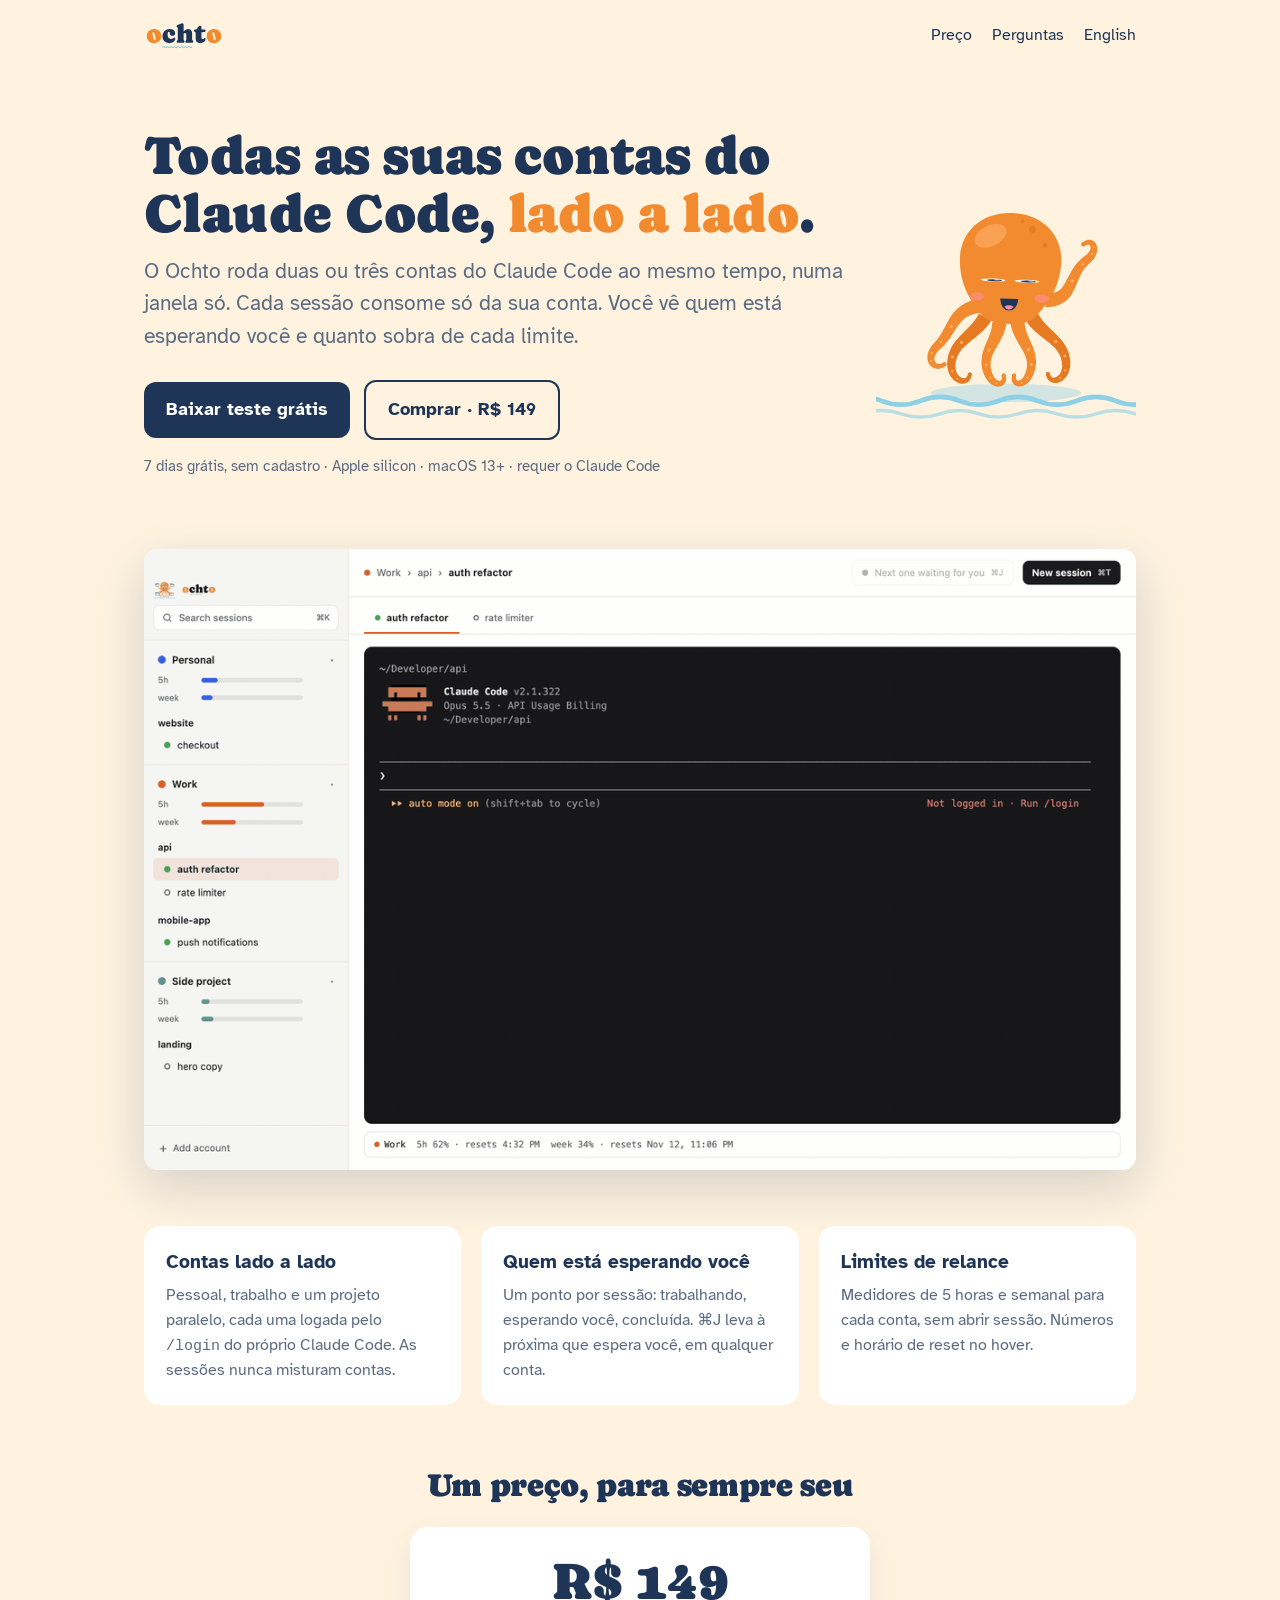
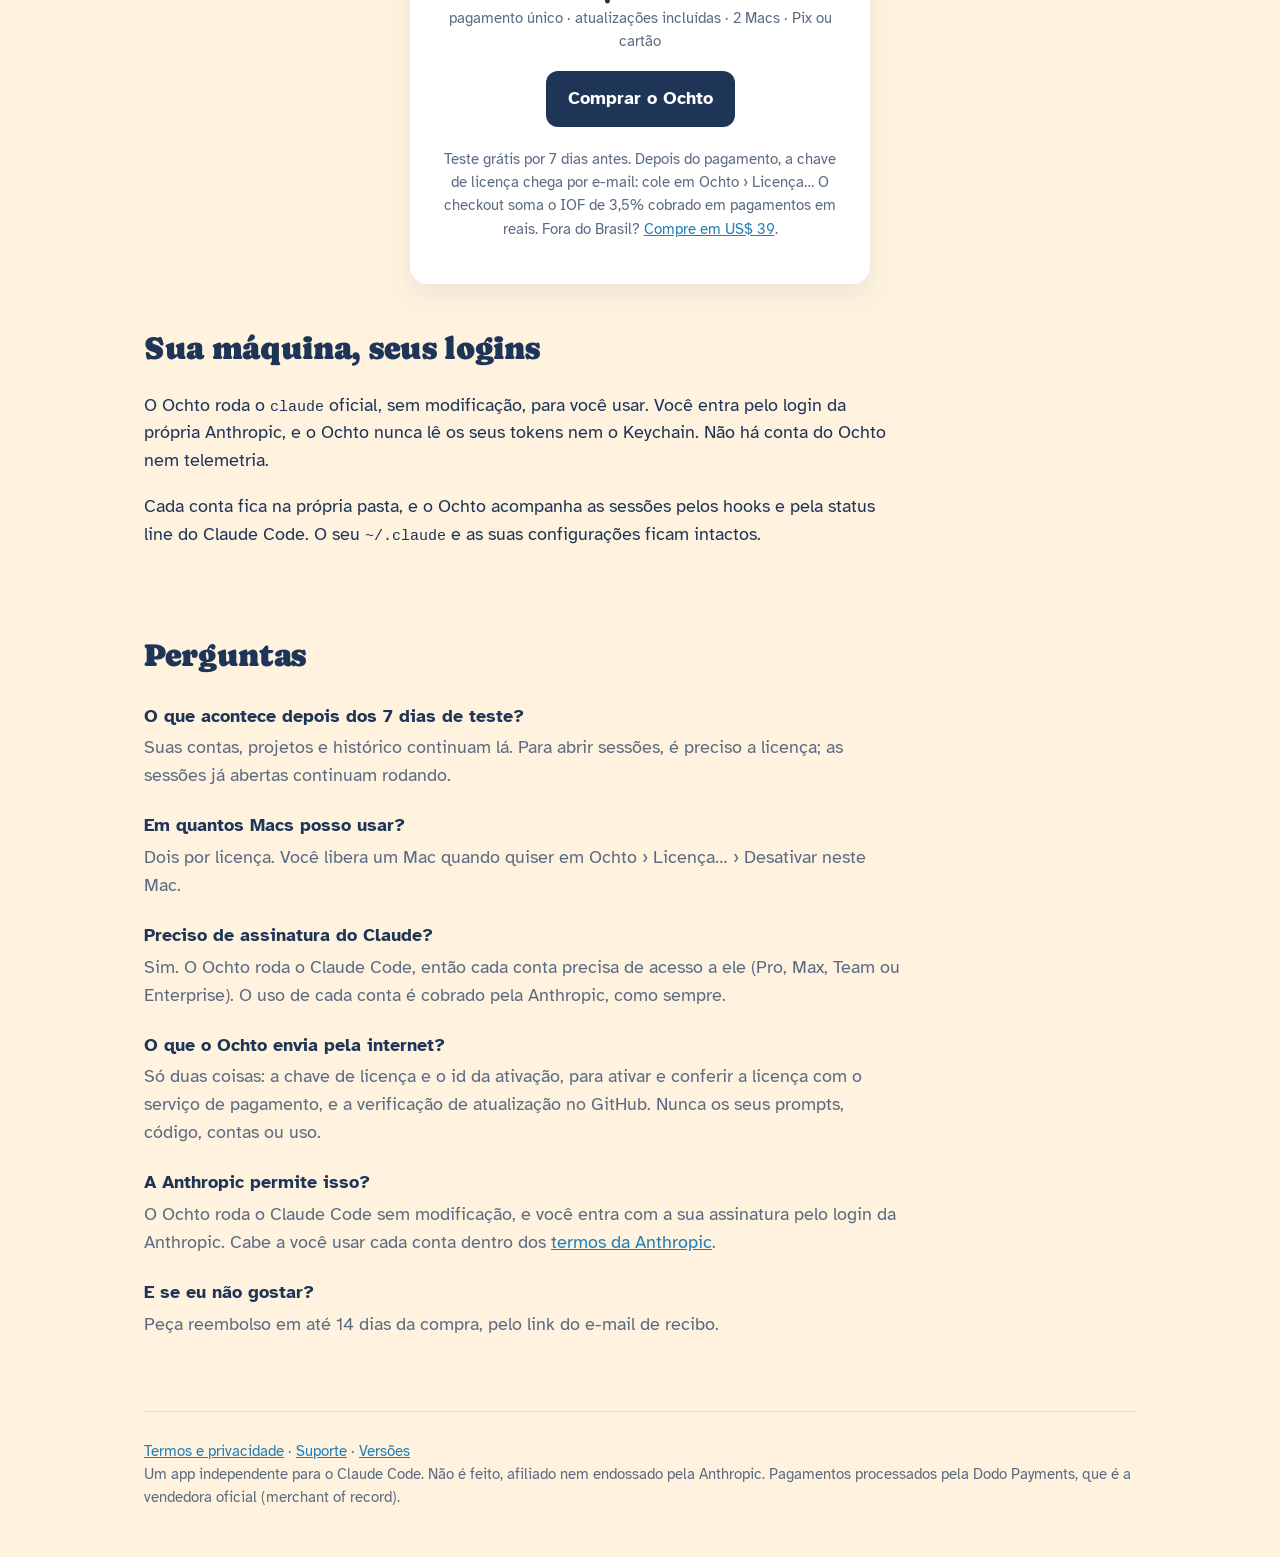
==== docs/pt/index.html @ c24f669f "Ochto releases and website" ====
<!doctype html>
<html lang="pt-BR">
  <head>
    <meta charset="utf-8" />
    <meta name="viewport" content="width=device-width, initial-scale=1" />
    <title>Ochto — todas as suas contas do Claude Code, lado a lado</title>
    <meta name="description" content="Um app para Mac que roda duas ou três contas do Claude Code ao mesmo tempo, com o estado de cada sessão ao vivo e os limites de 5 horas e semanal de cada conta. 7 dias grátis, pagamento único." />
    <meta property="og:title" content="Ochto — todas as suas contas do Claude Code, lado a lado" />
    <meta property="og:description" content="Rode duas ou três contas do Claude Code ao mesmo tempo, numa janela só." />
    <meta property="og:image" content="../assets/social.png" />
    <link rel="icon" href="../assets/icon.png" />
    <link rel="alternate" hreflang="en" href="../" />
    <link rel="stylesheet" href="../style.css" />
  </head>
  <body>
    <div class="wrap">
      <nav>
        <img src="../assets/wordmark.svg" alt="Ochto" height="30" />
        <div class="links">
          <a href="#preco">Preço</a>
          <a href="#perguntas">Perguntas</a>
          <a href="../" hreflang="en">English</a>
        </div>
      </nav>

      <header class="hero">
        <div>
          <h1>Todas as suas contas do Claude Code, <span class="o">lado a lado</span>.</h1>
          <p class="lead">
            O Ochto roda duas ou três contas do Claude Code ao mesmo tempo, numa janela só. Cada sessão consome só da
            sua conta. Você vê quem está esperando você e quanto sobra de cada limite.
          </p>
          <div class="cta">
            <a class="button" href="https://github.com/pportella23/ochto-releases/releases/latest/download/Ochto-arm64.dmg">Baixar teste grátis</a>
            <a class="button secondary-button" href="#preco">Comprar · R$ 149</a>
          </div>
          <p class="small">7 dias grátis, sem cadastro · Apple silicon · macOS 13+ · requer o Claude Code</p>
        </div>
        <img class="mascot" src="../assets/ochto-wave.svg" alt="" width="260" height="260" />
      </header>

      <div class="demo">
        <img src="../assets/demo.gif" alt="Ochto com três contas do Claude Code: estados ao vivo, a próxima sessão esperando você e a busca" />
      </div>

      <div class="features">
        <div class="feature">
          <h3>Contas lado a lado</h3>
          <p>Pessoal, trabalho e um projeto paralelo, cada uma logada pelo <code>/login</code> do próprio Claude Code. As sessões nunca misturam contas.</p>
        </div>
        <div class="feature">
          <h3>Quem está esperando você</h3>
          <p>Um ponto por sessão: trabalhando, esperando você, concluída. ⌘J leva à próxima que espera você, em qualquer conta.</p>
        </div>
        <div class="feature">
          <h3>Limites de relance</h3>
          <p>Medidores de 5 horas e semanal para cada conta, sem abrir sessão. Números e horário de reset no hover.</p>
        </div>
      </div>

      <section class="pricing" id="preco">
        <h2>Um preço, para sempre seu</h2>
        <div class="price-card">
          <div class="price">R$ 149</div>
          <div class="small">pagamento único · atualizações incluídas · 2 Macs · Pix ou cartão</div>
          <a class="button" href="https://checkout.dodopayments.com/buy/pdt_LIVE_BRL_TODO?quantity=1&redirect_url=https%3A%2F%2Fpportella23.github.io%2Fochto-releases%2Fthanks.html&country=BR">Comprar o Ochto</a>
          <p class="small">
            Teste grátis por 7 dias antes. Depois do pagamento, a chave de licença chega por e-mail: cole em Ochto › Licença…
            O checkout soma o IOF de 3,5% cobrado em pagamentos em reais.
            Fora do Brasil? <a href="https://checkout.dodopayments.com/buy/pdt_LIVE_USD_TODO?quantity=1&redirect_url=https%3A%2F%2Fpportella23.github.io%2Fochto-releases%2Fthanks.html">Compre em US$ 39</a>.
          </p>
        </div>
      </section>

      <section class="text">
        <h2>Sua máquina, seus logins</h2>
        <p>
          O Ochto roda o <code>claude</code> oficial, sem modificação, para você usar. Você entra pelo login da própria
          Anthropic, e o Ochto nunca lê os seus tokens nem o Keychain. Não há conta do Ochto nem telemetria.
        </p>
        <p>
          Cada conta fica na própria pasta, e o Ochto acompanha as sessões pelos hooks e pela status line do Claude Code.
          O seu <code>~/.claude</code> e as suas configurações ficam intactos.
        </p>
      </section>

      <section class="text faq" id="perguntas">
        <h2>Perguntas</h2>
        <h3>O que acontece depois dos 7 dias de teste?</h3>
        <p>Suas contas, projetos e histórico continuam lá. Para abrir sessões, é preciso a licença; as sessões já abertas continuam rodando.</p>
        <h3>Em quantos Macs posso usar?</h3>
        <p>Dois por licença. Você libera um Mac quando quiser em Ochto › Licença… › Desativar neste Mac.</p>
        <h3>Preciso de assinatura do Claude?</h3>
        <p>Sim. O Ochto roda o Claude Code, então cada conta precisa de acesso a ele (Pro, Max, Team ou Enterprise). O uso de cada conta é cobrado pela Anthropic, como sempre.</p>
        <h3>O que o Ochto envia pela internet?</h3>
        <p>Só duas coisas: a chave de licença e o id da ativação, para ativar e conferir a licença com o serviço de pagamento, e a verificação de atualização no GitHub. Nunca os seus prompts, código, contas ou uso.</p>
        <h3>A Anthropic permite isso?</h3>
        <p>
          O Ochto roda o Claude Code sem modificação, e você entra com a sua assinatura pelo login da Anthropic.
          Cabe a você usar cada conta dentro dos <a href="https://www.anthropic.com/legal/consumer-terms">termos da Anthropic</a>.
        </p>
        <h3>E se eu não gostar?</h3>
        <p>Peça reembolso em até 14 dias da compra, pelo link do e-mail de recibo.</p>
      </section>

      <footer>
        <a href="../terms.html">Termos e privacidade</a> ·
        <a href="https://github.com/pportella23/ochto-releases/issues">Suporte</a> ·
        <a href="https://github.com/pportella23/ochto-releases/releases">Versões</a><br />
        Um app independente para o Claude Code. Não é feito, afiliado nem endossado pela Anthropic. Pagamentos processados
        pela Dodo Payments, que é a vendedora oficial (merchant of record).
      </footer>
    </div>
  </body>
</html>
---- docs/style.css ----
/* Ochto site. Brand: Caprasimo (titles), Atkinson Hyperlegible (text). No external requests. */
@font-face {
  font-family: Caprasimo;
  src: url('assets/fonts/caprasimo-latin-400-normal.woff2') format('woff2');
  font-display: swap;
}
@font-face {
  font-family: Atkinson;
  src: url('assets/fonts/atkinson-hyperlegible-latin-400-normal.woff2') format('woff2');
  font-weight: 400;
  font-display: swap;
}
@font-face {
  font-family: Atkinson;
  src: url('assets/fonts/atkinson-hyperlegible-latin-700-normal.woff2') format('woff2');
  font-weight: 700;
  font-display: swap;
}

:root {
  --orange: #f28b30;
  --ink: #1e3557;
  --sand: #fff3e0;
  --sea: #1f7fb6;
  --foam: #8ed0e6;
  --sun: #ffc93c;
  --card: #ffffff;
  --quiet: #5b6b82;
}

* {
  box-sizing: border-box;
}

body {
  margin: 0;
  background: var(--sand);
  color: var(--ink);
  font-family: Atkinson, -apple-system, BlinkMacSystemFont, system-ui, sans-serif;
  font-size: 18px;
  line-height: 1.55;
}

a {
  color: var(--sea);
}

.wrap {
  max-width: 1040px;
  margin: 0 auto;
  padding: 0 24px;
}

nav {
  display: flex;
  justify-content: space-between;
  align-items: center;
  padding: 20px 0;
  font-size: 16px;
}

nav .links {
  display: flex;
  gap: 20px;
}

nav a {
  color: var(--ink);
  text-decoration: none;
}

.hero {
  display: grid;
  grid-template-columns: 1fr 260px;
  align-items: center;
  gap: 32px;
  padding: 40px 0 24px;
}

h1,
h2 {
  font-family: Caprasimo, Georgia, serif;
  font-weight: 400;
  letter-spacing: -0.01em;
}

h1 {
  margin: 16px 0 12px;
  font-size: 54px;
  line-height: 1.08;
}

h1 .o {
  color: var(--orange);
}

.lead {
  margin: 0 0 28px;
  font-size: 21px;
  color: var(--quiet);
}

.cta {
  display: flex;
  flex-wrap: wrap;
  align-items: center;
  gap: 14px;
}

.button {
  display: inline-block;
  padding: 14px 22px;
  border-radius: 12px;
  background: var(--ink);
  color: #fff;
  font-weight: 700;
  text-decoration: none;
}

code,
pre {
  font-family: ui-monospace, 'SF Mono', Menlo, monospace;
  font-size: 15px;
}

.brew {
  padding: 12px 16px;
  border-radius: 12px;
  background: var(--card);
  border: 1px solid #f1dcc0;
}

.small {
  font-size: 15px;
  color: var(--quiet);
}

.demo {
  margin: 32px 0 8px;
  border-radius: 14px;
  overflow: hidden;
  box-shadow: 0 18px 50px rgba(30, 53, 87, 0.18);
  background: #fff;
}

.demo img {
  display: block;
  width: 100%;
}

.features {
  display: grid;
  grid-template-columns: repeat(3, 1fr);
  gap: 20px;
  padding: 48px 0 16px;
}

.feature {
  padding: 22px;
  border-radius: 16px;
  background: var(--card);
}

.feature h3 {
  margin: 0 0 6px;
  font-size: 19px;
}

.feature p {
  margin: 0;
  font-size: 16px;
  color: var(--quiet);
}

section.text {
  max-width: 760px;
  padding: 32px 0;
}

h2 {
  margin: 0 0 12px;
  font-size: 32px;
}

footer {
  margin-top: 40px;
  padding: 28px 0 48px;
  border-top: 1px solid #f1dcc0;
  font-size: 15px;
  color: var(--quiet);
}

@media (max-width: 760px) {
  .hero {
    grid-template-columns: 1fr;
  }
  .hero img.mascot {
    width: 180px;
  }
  h1 {
    font-size: 40px;
  }
  .features {
    grid-template-columns: 1fr;
  }
}

.secondary-button {
  background: transparent;
  color: var(--ink);
  border: 2px solid var(--ink);
}

.pricing {
  padding: 40px 0 8px;
  text-align: center;
}

.price-card {
  max-width: 460px;
  margin: 16px auto 0;
  padding: 28px;
  border-radius: 18px;
  background: var(--card);
  box-shadow: 0 10px 30px rgba(30, 53, 87, 0.08);
}

.price {
  font-family: Caprasimo, Georgia, serif;
  font-size: 52px;
  line-height: 1;
}

.price-card .button {
  margin: 18px 0 6px;
}

.faq h3 {
  margin: 22px 0 4px;
  font-size: 18px;
}

.faq p {
  margin: 0;
  color: var(--quiet);
}

.legal h2 {
  margin-top: 28px;
  font-size: 26px;
}
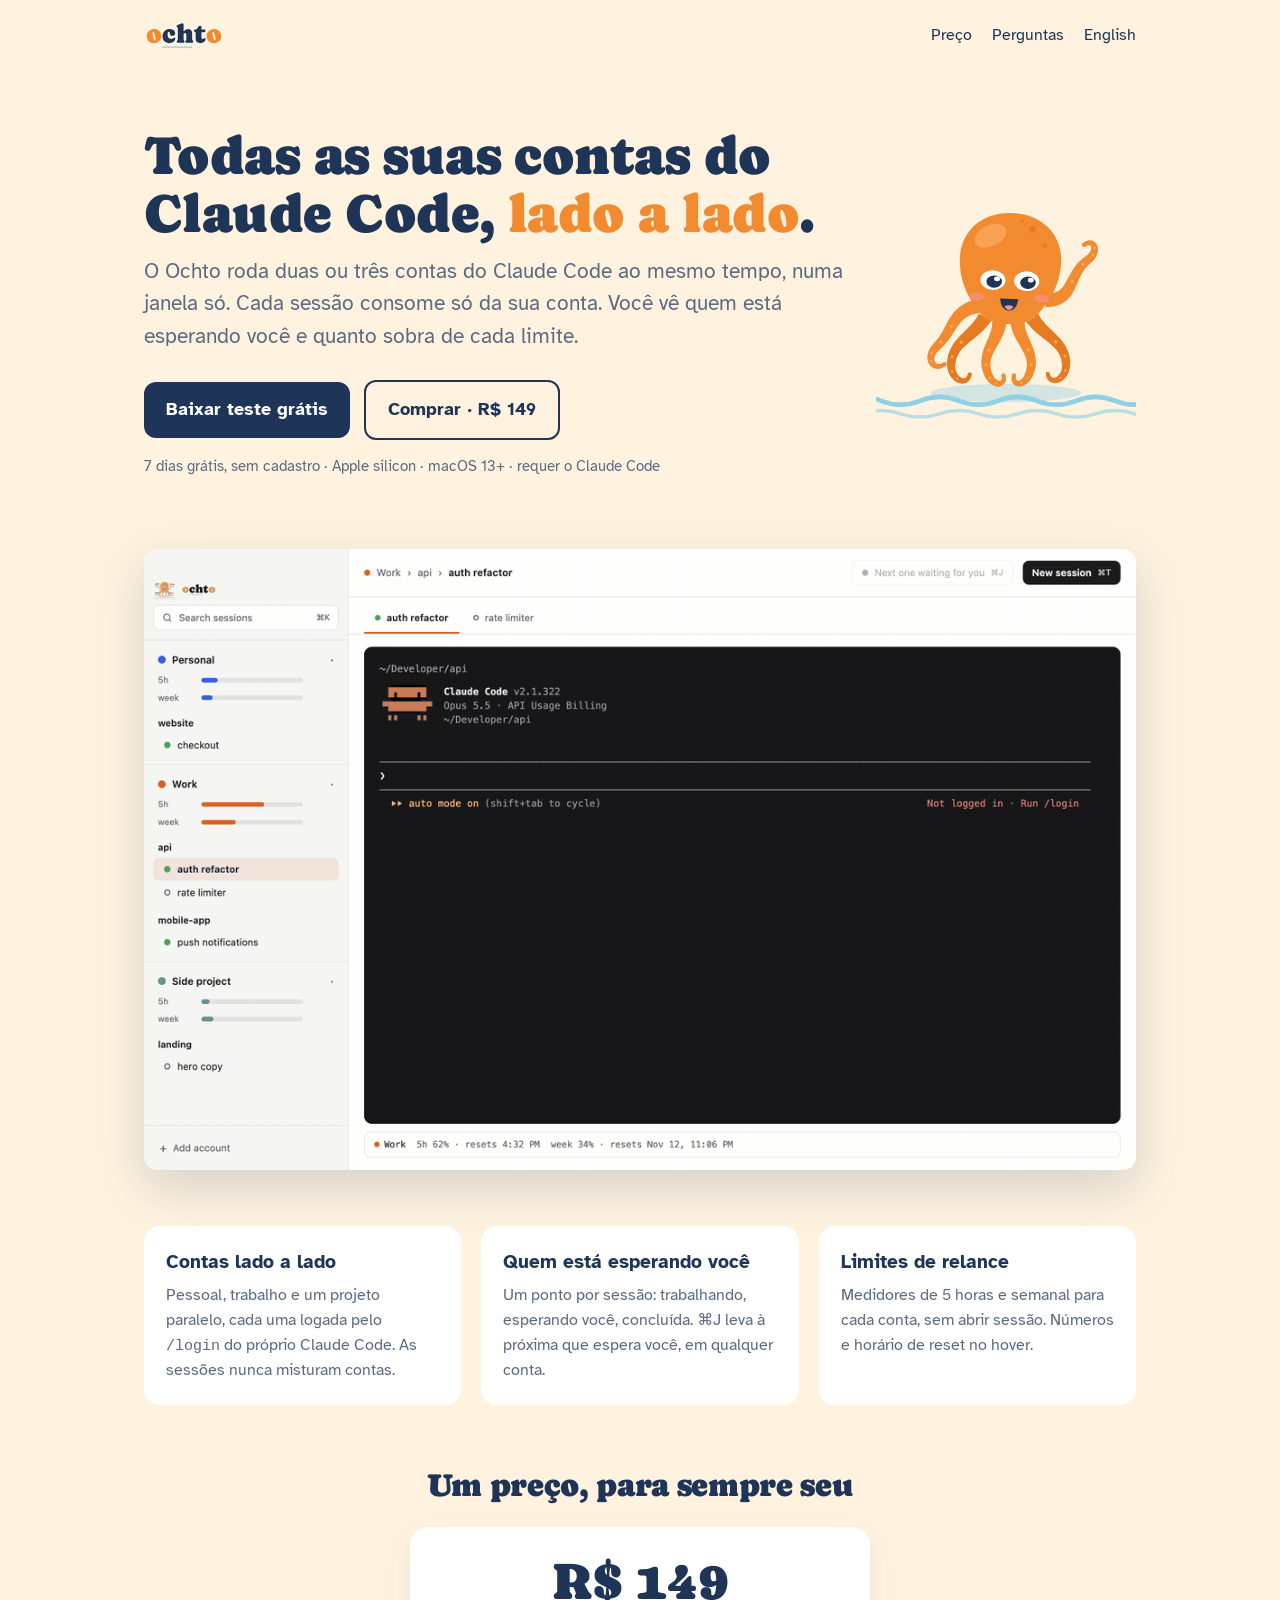
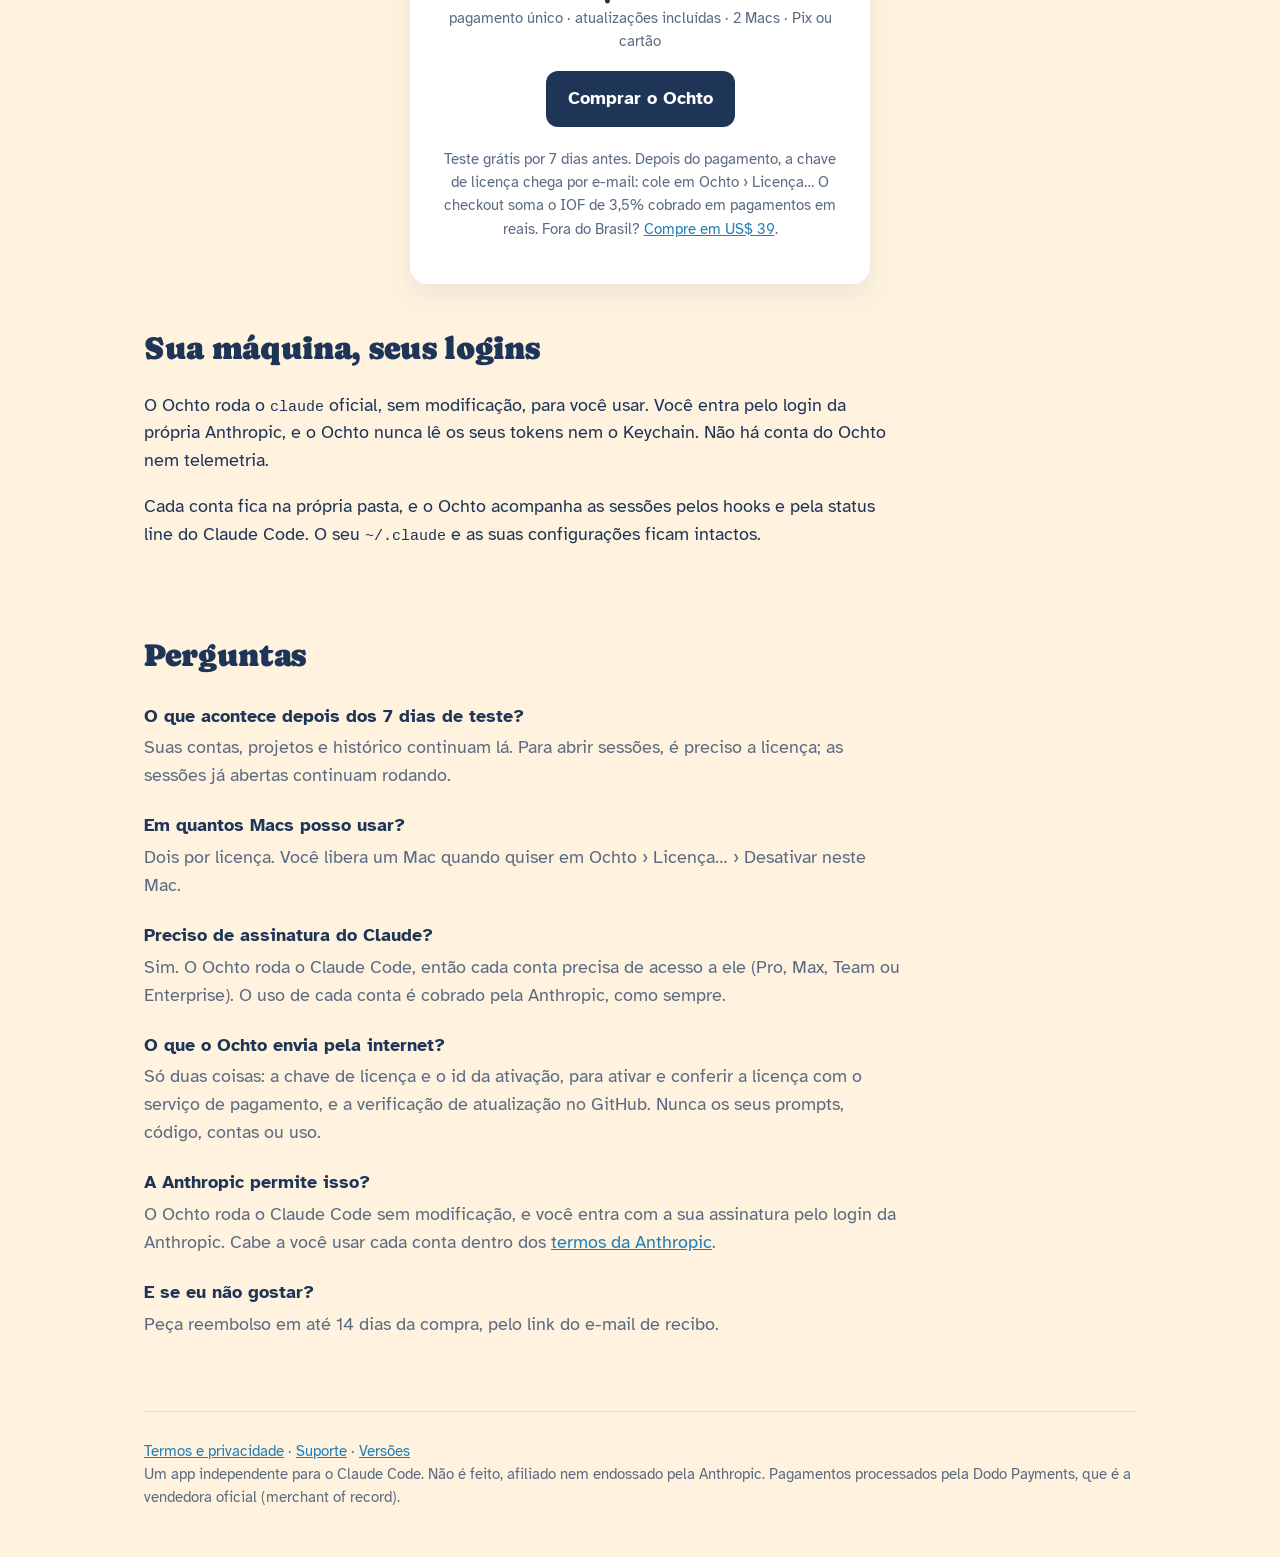
==== commit d9862fed: "Site update" ====
--- a/docs/pt/index.html
+++ b/docs/pt/index.html
@@ -63,11 +63,11 @@
         <div class="price-card">
           <div class="price">R$ 149</div>
           <div class="small">pagamento único · atualizações incluídas · 2 Macs · Pix ou cartão</div>
-          <a class="button" href="https://checkout.dodopayments.com/buy/pdt_LIVE_BRL_TODO?quantity=1&redirect_url=https%3A%2F%2Fpportella23.github.io%2Fochto-releases%2Fthanks.html&country=BR">Comprar o Ochto</a>
+          <a class="button" href="#preco">Comprar o Ochto</a>
           <p class="small">
             Teste grátis por 7 dias antes. Depois do pagamento, a chave de licença chega por e-mail: cole em Ochto › Licença…
             O checkout soma o IOF de 3,5% cobrado em pagamentos em reais.
-            Fora do Brasil? <a href="https://checkout.dodopayments.com/buy/pdt_LIVE_USD_TODO?quantity=1&redirect_url=https%3A%2F%2Fpportella23.github.io%2Fochto-releases%2Fthanks.html">Compre em US$ 39</a>.
+            Fora do Brasil? <a href="#pricing">Compre em US$ 39</a>.
           </p>
         </div>
       </section>
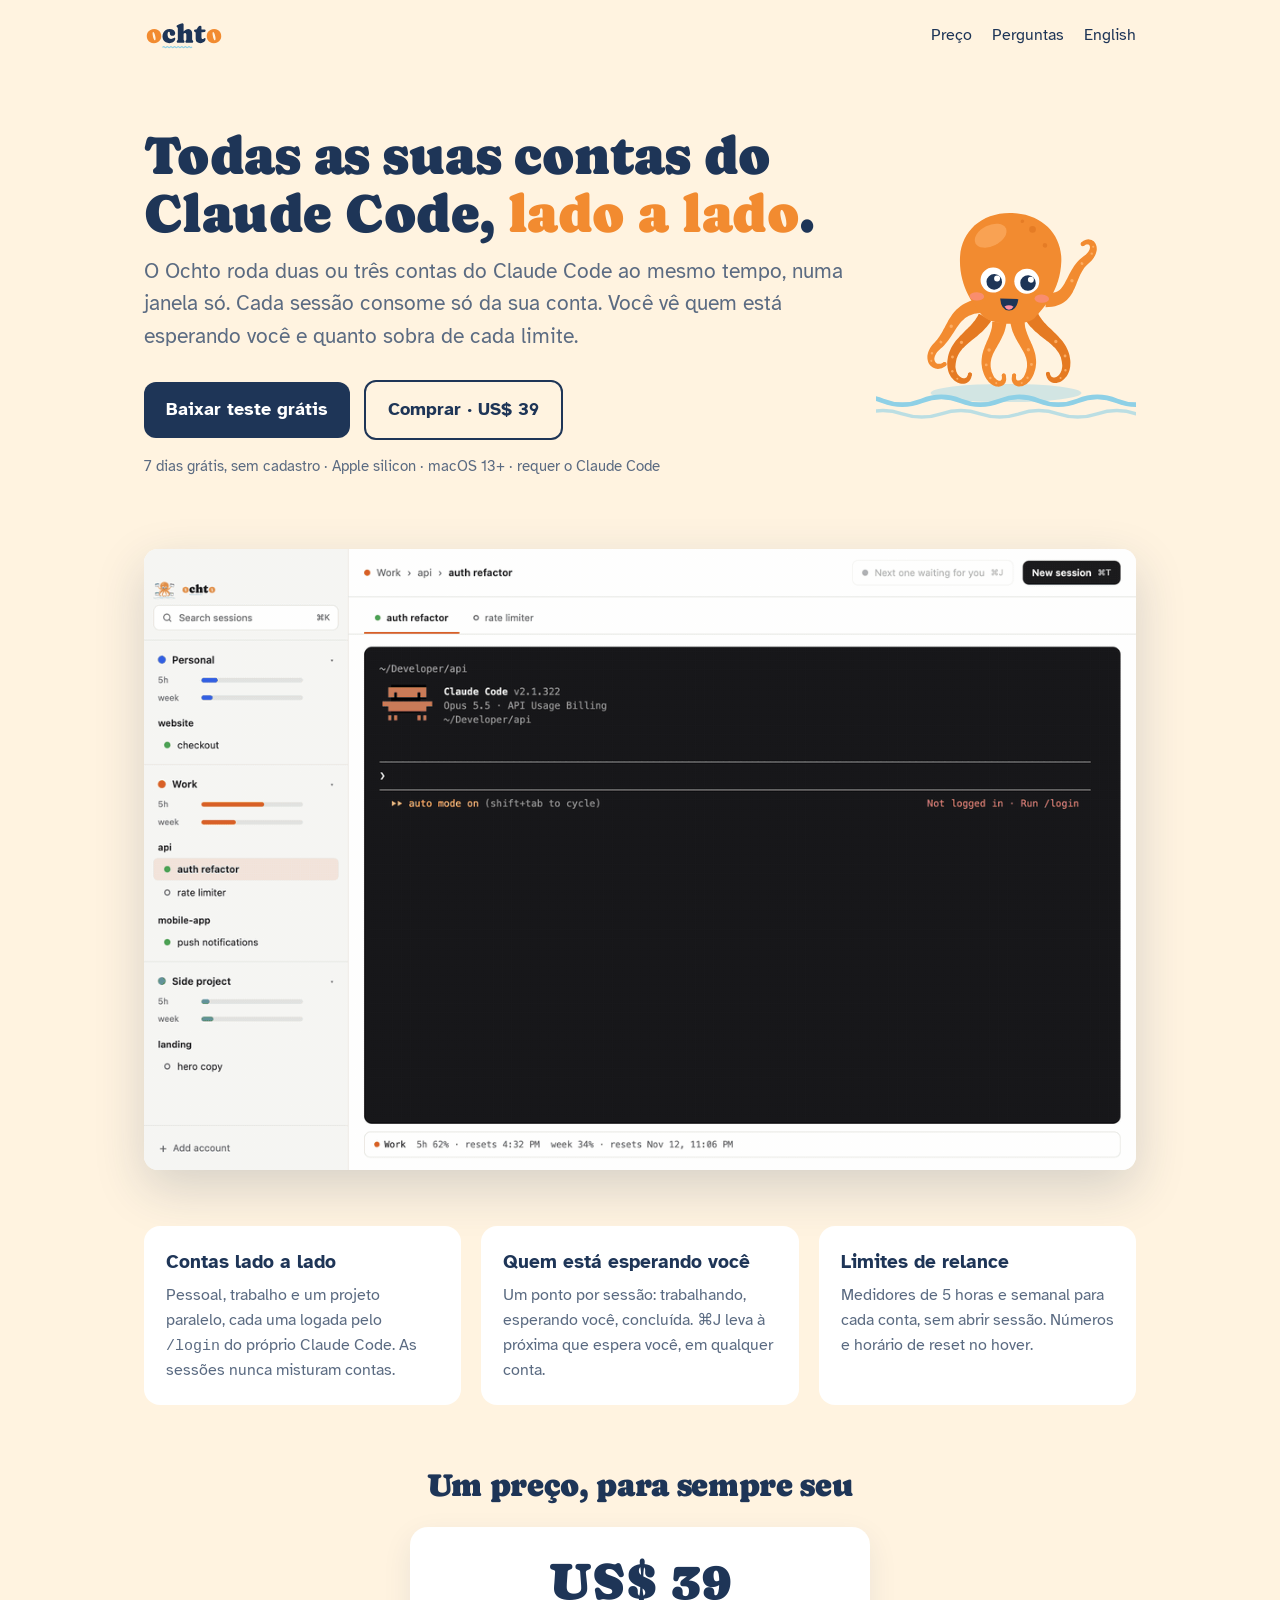
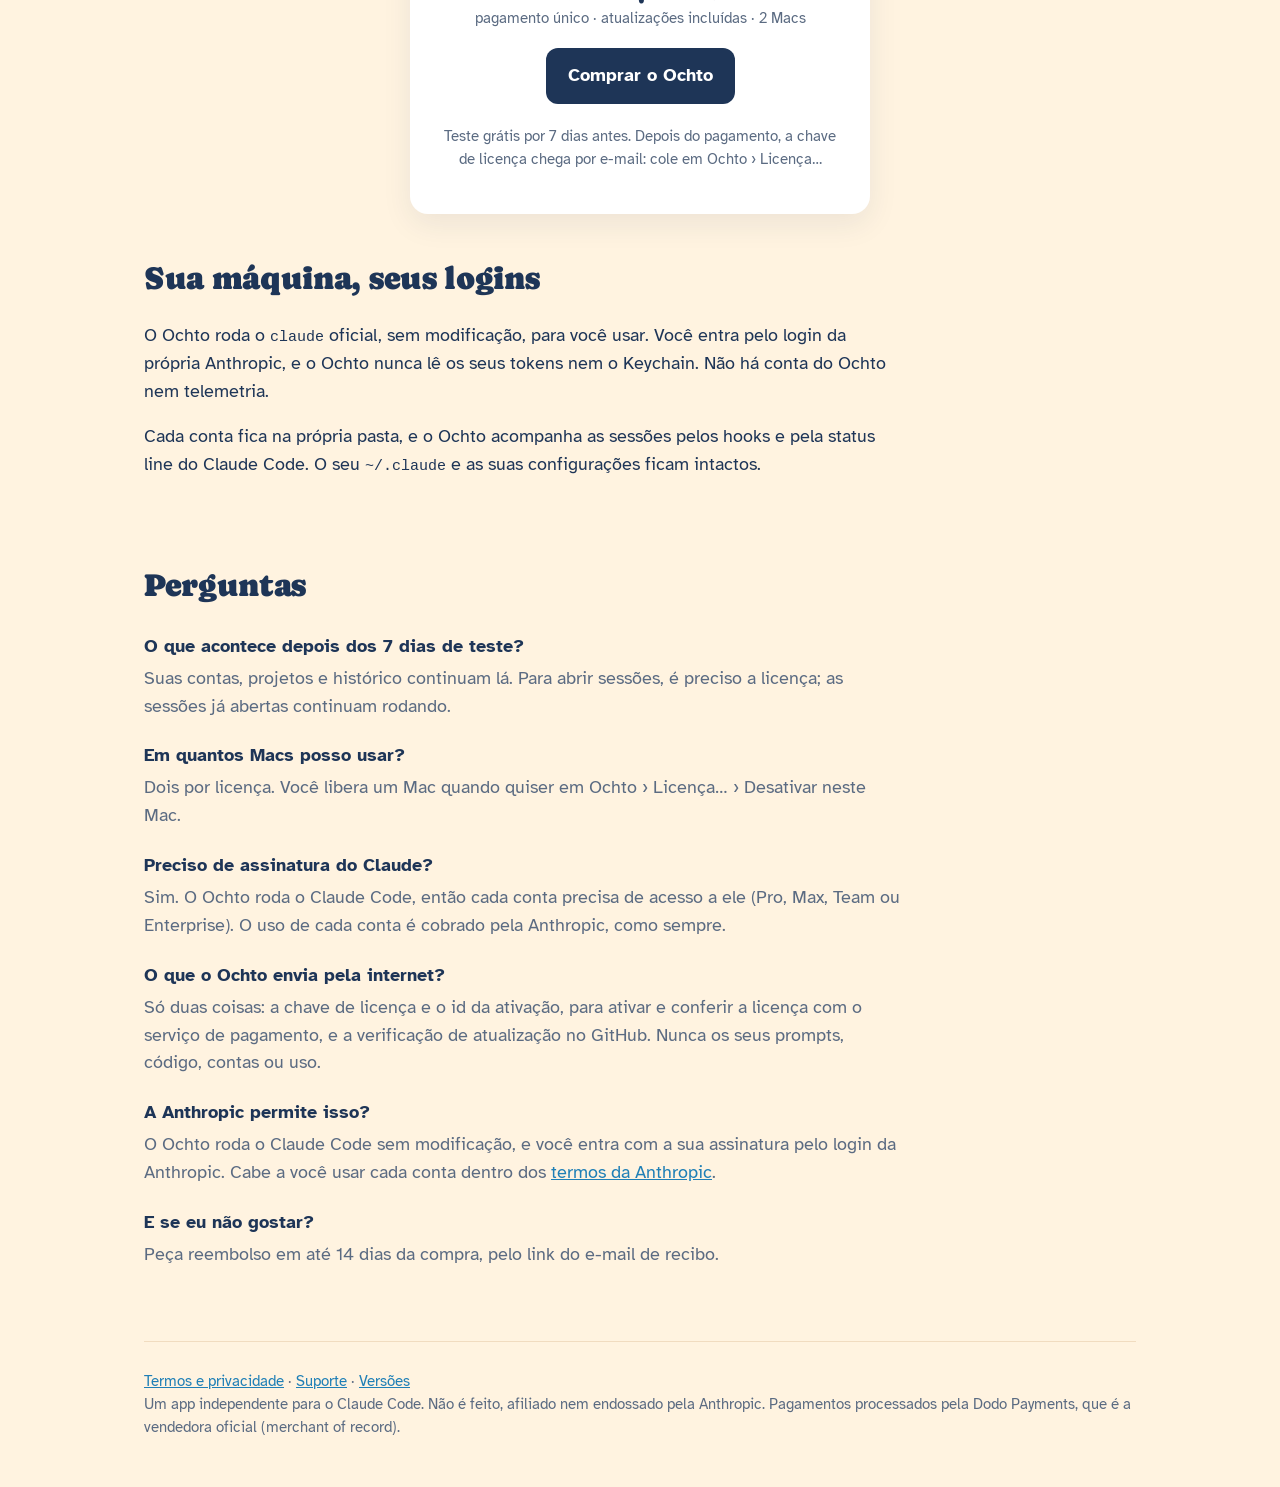
==== commit c3455dcf: "Site update" ====
--- a/docs/pt/index.html
+++ b/docs/pt/index.html
@@ -1,5 +1,5 @@
 <!doctype html>
-<html lang="pt-BR">
+<html lang="pt-BR" data-market="brl">
   <head>
     <meta charset="utf-8" />
     <meta name="viewport" content="width=device-width, initial-scale=1" />
@@ -10,6 +10,7 @@
     <meta property="og:image" content="../assets/social.png" />
     <link rel="icon" href="../assets/icon.png" />
     <link rel="alternate" hreflang="en" href="../" />
+    <script src="../market.js"></script>
     <link rel="stylesheet" href="../style.css" />
   </head>
   <body>
@@ -32,7 +33,7 @@
           </p>
           <div class="cta">
             <a class="button" href="https://github.com/pportella23/ochto-releases/releases/latest/download/Ochto-arm64.dmg">Baixar teste grátis</a>
-            <a class="button secondary-button" href="#preco">Comprar · R$ 149</a>
+            <a class="button secondary-button" href="#preco">Comprar · <span class="only-brl">R$ 149</span><span class="only-usd">US$ 39</span></a>
           </div>
           <p class="small">7 dias grátis, sem cadastro · Apple silicon · macOS 13+ · requer o Claude Code</p>
         </div>
@@ -61,13 +62,13 @@
       <section class="pricing" id="preco">
         <h2>Um preço, para sempre seu</h2>
         <div class="price-card">
-          <div class="price">R$ 149</div>
-          <div class="small">pagamento único · atualizações incluídas · 2 Macs · Pix ou cartão</div>
-          <a class="button" href="#preco">Comprar o Ochto</a>
+          <div class="price"><span class="only-brl">R$ 149</span><span class="only-usd">US$ 39</span></div>
+          <div class="small">pagamento único · atualizações incluídas · 2 Macs<span class="only-brl"> · Pix ou cartão</span></div>
+          <a class="button only-brl" href="https://pportella23.github.io/ochto-releases/pt/#preco">Comprar o Ochto</a>
+          <a class="button only-usd" href="https://pportella23.github.io/ochto-releases/#pricing">Comprar o Ochto</a>
           <p class="small">
             Teste grátis por 7 dias antes. Depois do pagamento, a chave de licença chega por e-mail: cole em Ochto › Licença…
-            O checkout soma o IOF de 3,5% cobrado em pagamentos em reais.
-            Fora do Brasil? <a href="#pricing">Compre em US$ 39</a>.
+            <span class="only-brl">O checkout soma o IOF de 3,5% cobrado em pagamentos em reais.</span>
           </p>
         </div>
       </section>
--- a/docs/style.css
+++ b/docs/style.css
@@ -249,3 +249,16 @@
   margin-top: 28px;
   font-size: 26px;
 }
+
+/* One price per visitor; <html data-market> is set by the page (see the inline script). */
+html[data-market='usd'] .only-brl,
+html[data-market='brl'] .only-usd {
+  display: none;
+}
+
+/* Thanks page: one state at a time, from Dodo's ?status (see thanks.html). */
+html:not([data-state='succeeded']) .only-succeeded,
+html:not([data-state='processing']) .only-processing,
+html:not([data-state='failed']) .only-failed {
+  display: none;
+}
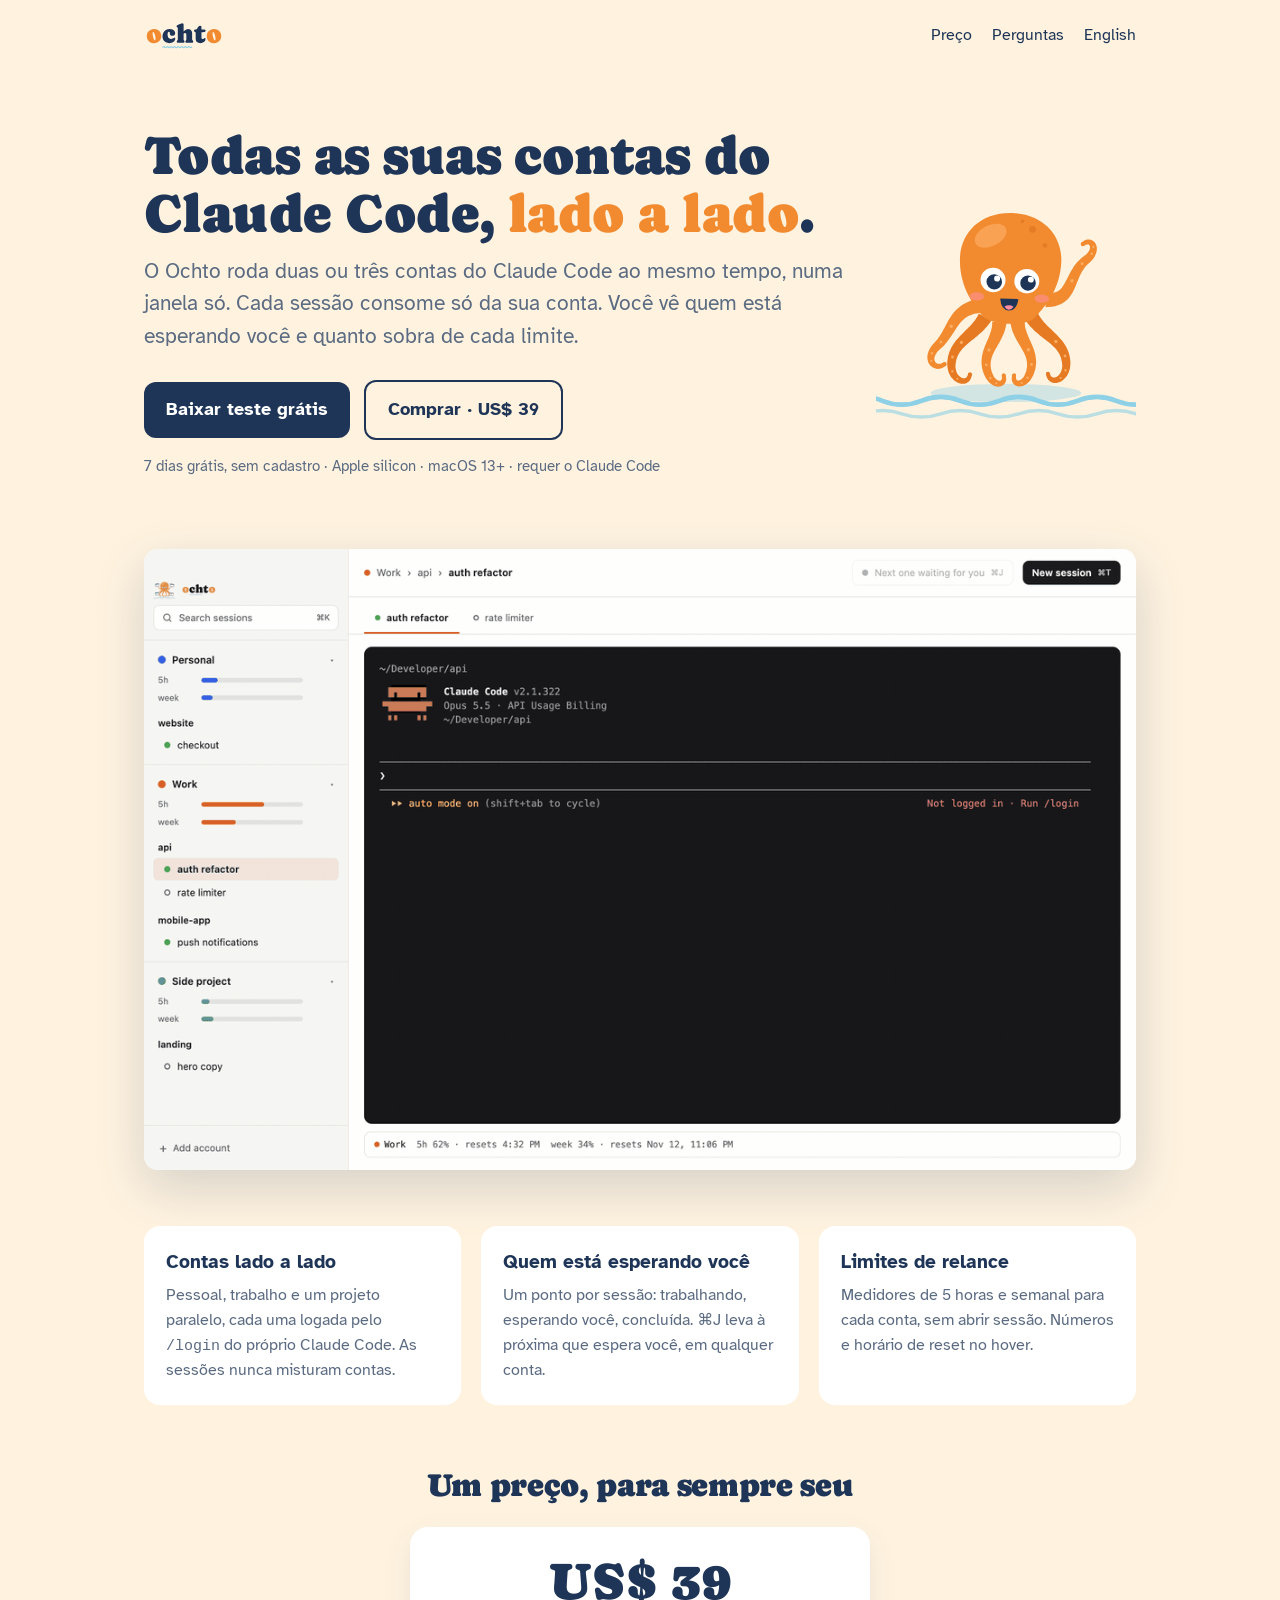
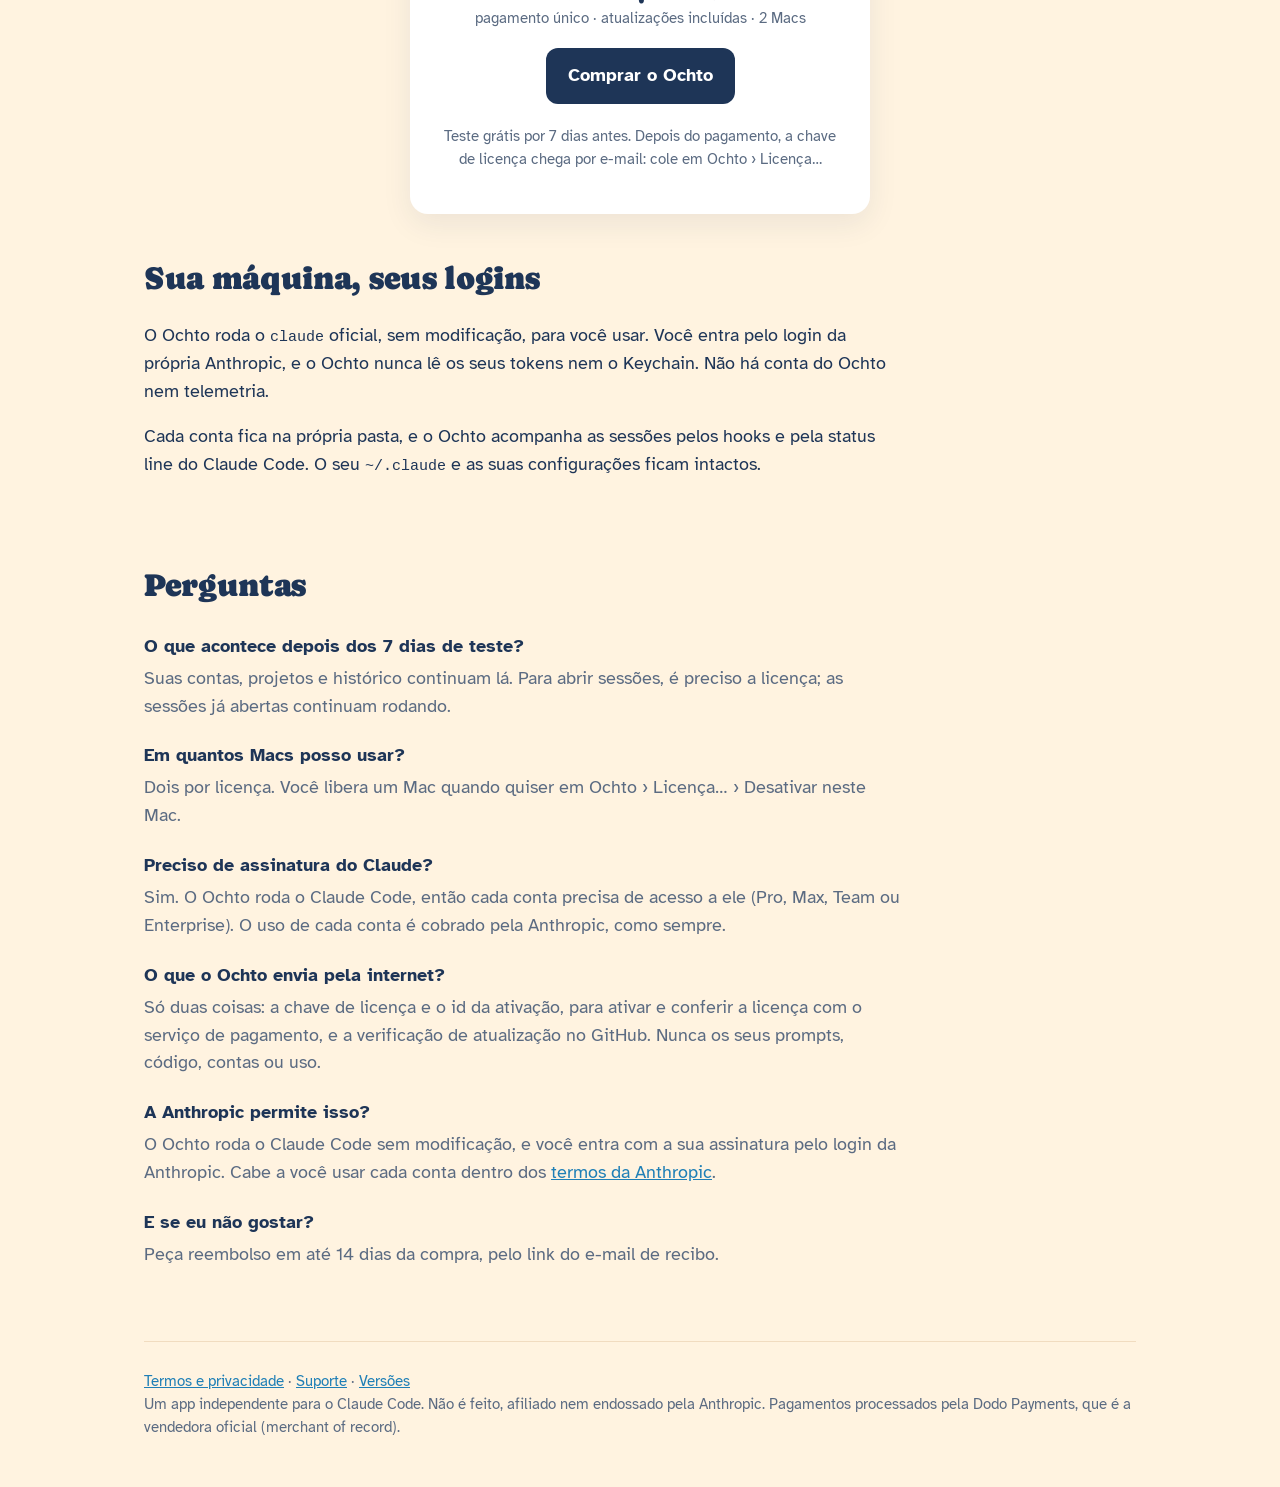
==== commit f6f33e37: "Site update" ====
--- a/docs/pt/index.html
+++ b/docs/pt/index.html
@@ -64,8 +64,8 @@
         <div class="price-card">
           <div class="price"><span class="only-brl">R$ 149</span><span class="only-usd">US$ 39</span></div>
           <div class="small">pagamento único · atualizações incluídas · 2 Macs<span class="only-brl"> · Pix ou cartão</span></div>
-          <a class="button only-brl" href="https://pportella23.github.io/ochto-releases/pt/#preco">Comprar o Ochto</a>
-          <a class="button only-usd" href="https://pportella23.github.io/ochto-releases/#pricing">Comprar o Ochto</a>
+          <a class="button only-brl" href="https://checkout.dodopayments.com/buy/pdt_0NrnDw3yxI8hCIOFM1GwO?quantity=1&redirect_url=https%3A%2F%2Fpportella23.github.io%2Fochto-releases%2Fthanks.html&country=BR">Comprar o Ochto</a>
+          <a class="button only-usd" href="https://checkout.dodopayments.com/buy/pdt_0NrnDw3yxI8hCIOFM1GwO?quantity=1&redirect_url=https%3A%2F%2Fpportella23.github.io%2Fochto-releases%2Fthanks.html">Comprar o Ochto</a>
           <p class="small">
             Teste grátis por 7 dias antes. Depois do pagamento, a chave de licença chega por e-mail: cole em Ochto › Licença…
             <span class="only-brl">O checkout soma o IOF de 3,5% cobrado em pagamentos em reais.</span>
